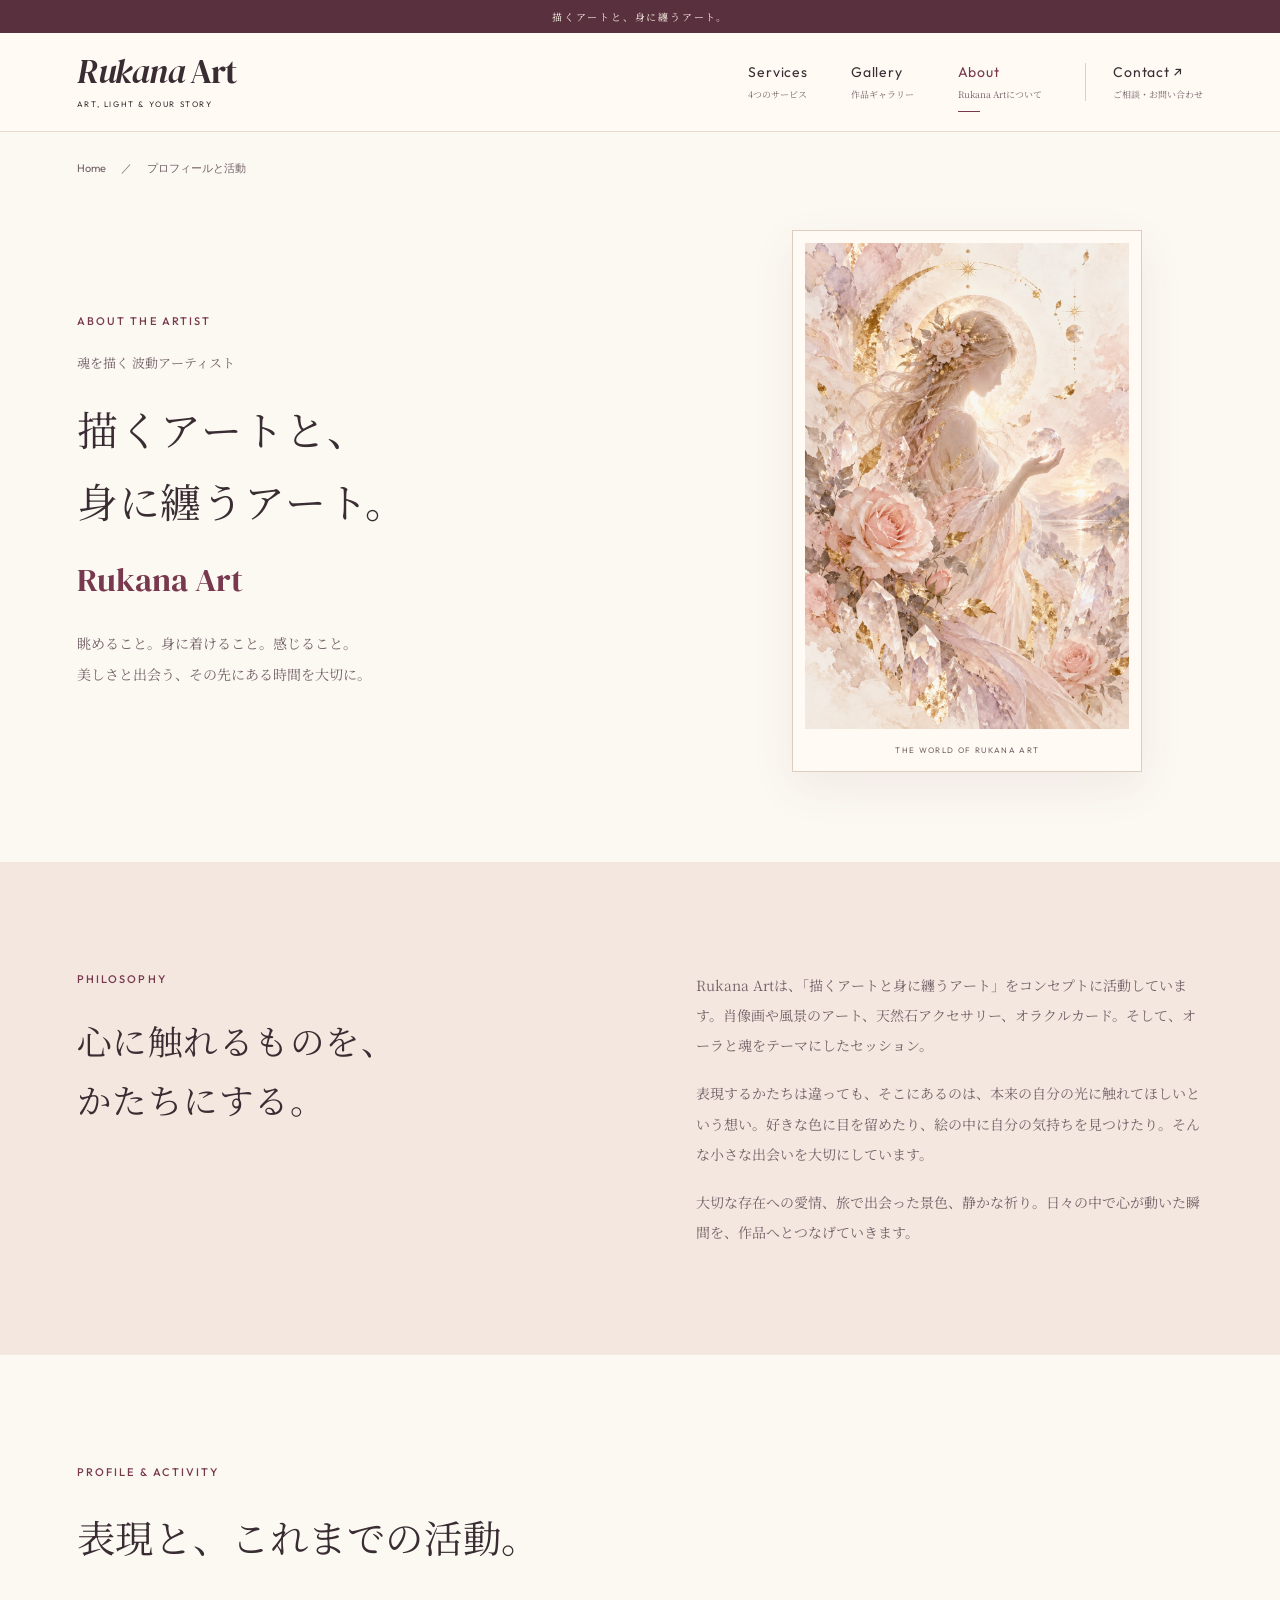
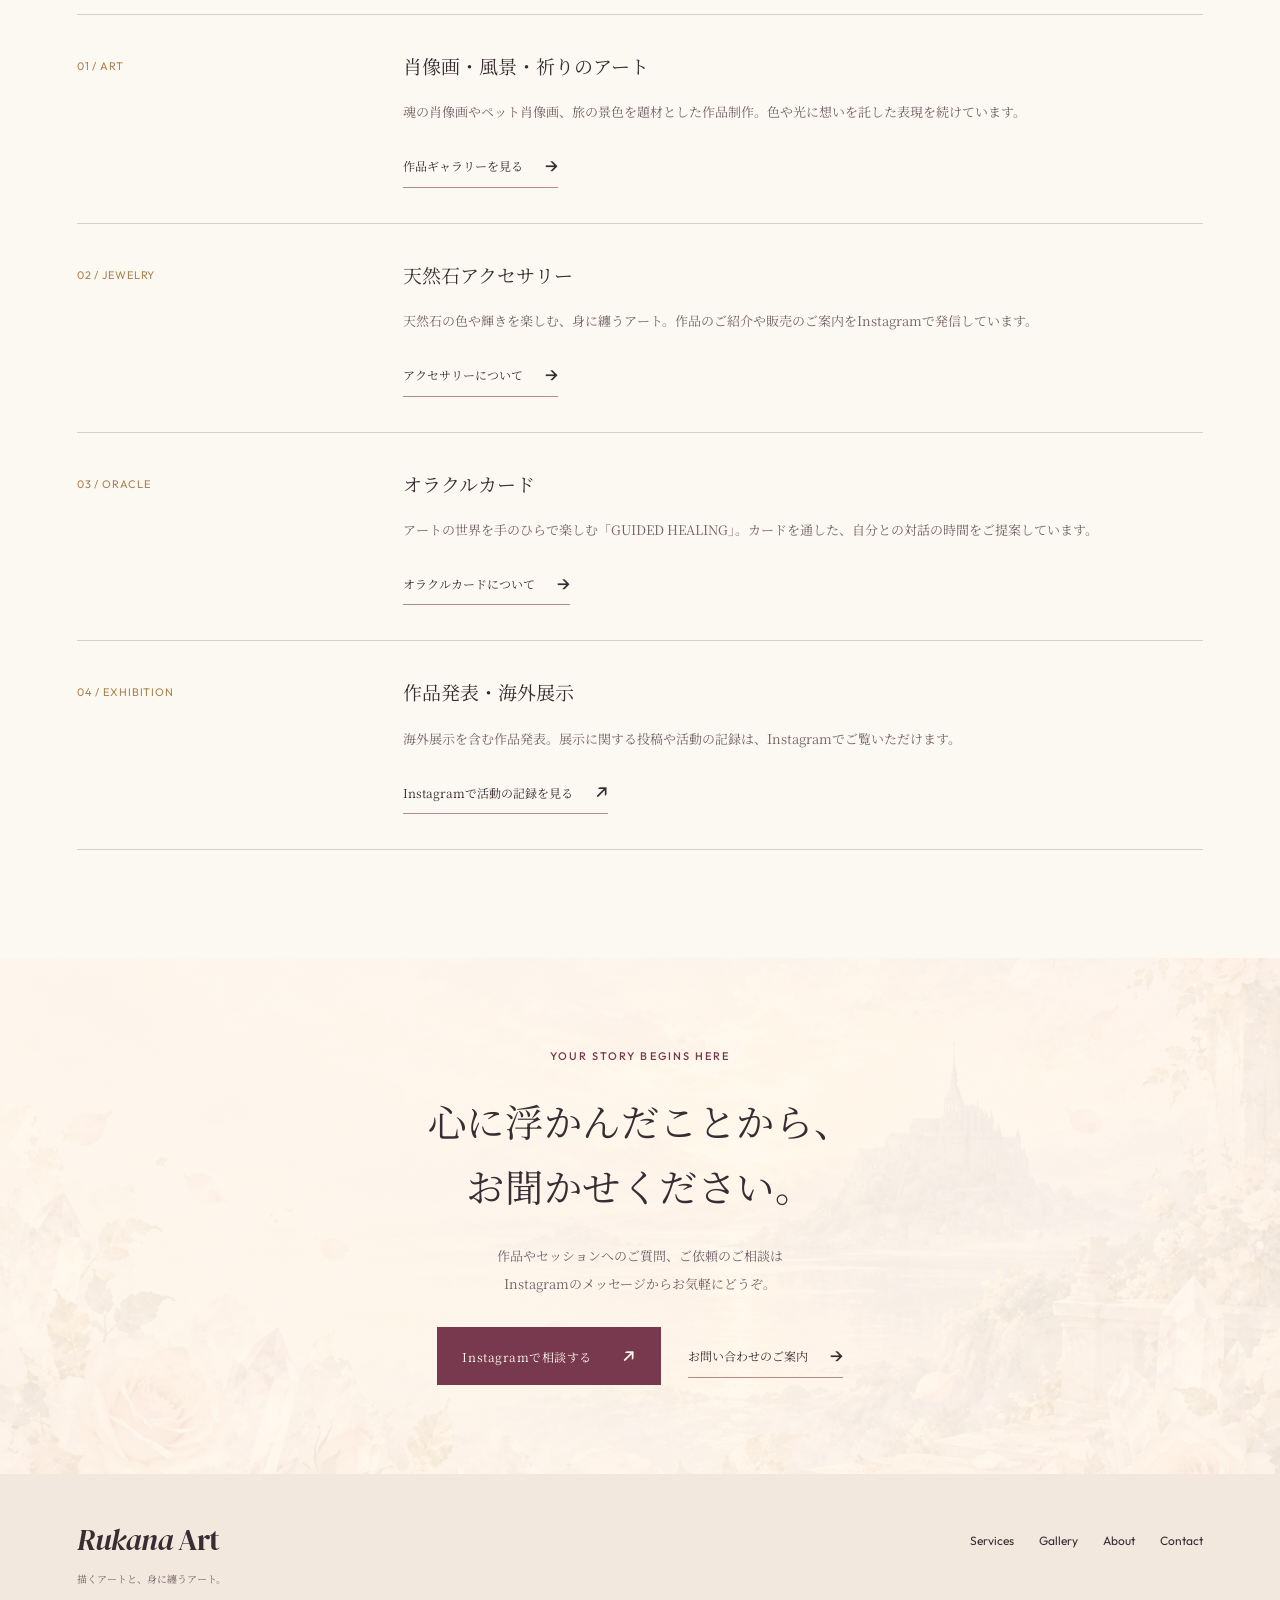
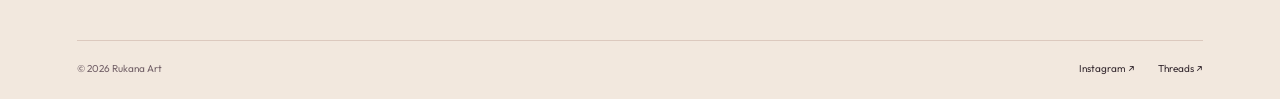
==== about.html @ 5e4d8958 "Publish protected Rukana Art website without source artwork history" ====
<!doctype html>
<html lang="ja"><head><meta charset="UTF-8"><meta name="viewport" content="width=device-width, initial-scale=1">
<title>プロフィールと活動 | Rukana Art</title><meta name="description" content="魂を描く波動アーティスト、Rukana Art。「描くアートと身に纏うアート」をコンセプトにした制作の想いと活動をご紹介します。">
<link rel="canonical" href="https://rukana-art.github.io/rukana-art-site/about.html">
<meta property="og:type" content="website"><meta property="og:title" content="プロフィールと活動 | Rukana Art"><meta property="og:description" content="魂を描く波動アーティスト、Rukana Art。「描くアートと身に纏うアート」をコンセプトにした制作の想いと活動をご紹介します。"><meta property="og:url" content="https://rukana-art.github.io/rukana-art-site/about.html"><meta property="og:image" content="https://rukana-art.github.io/rukana-art-site/assets/hero-garden.webp"><meta property="og:locale" content="ja_JP">
<meta name="theme-color" content="#fbf6ef"><link rel="icon" href="favicon.svg" type="image/svg+xml">
<link rel="preconnect" href="https://fonts.googleapis.com"><link rel="preconnect" href="https://fonts.gstatic.com" crossorigin>
<link href="https://fonts.googleapis.com/css2?family=DM+Serif+Display:ital@0;1&family=Noto+Serif+JP:wght@400;500;600&family=Outfit:wght@400;500;600&display=swap" rel="stylesheet">
<meta name="robots" content="noimageindex">
<link rel="stylesheet" href="site.css?v=20260916d"><script src="site.js?v=20260916d" defer></script></head>
<body><a class="skip-link" href="#main">本文へスキップ</a>
  <div class="announcement">描くアートと、身に纏うアート。</div>
  <header class="nav">
    <a class="brand" href="index.html" aria-label="Rukana Art ホーム"><span>Rukana</span> Art<small>ART, LIGHT &amp; YOUR STORY</small></a>
    <button class="menu-toggle" aria-expanded="false" aria-controls="main-nav">メニュー <span aria-hidden="true">☰</span></button>
    <nav id="main-nav" aria-label="メインメニュー">
      <a href="index.html#services">Services<small>4つのサービス</small></a>
      <a href="gallery.html">Gallery<small>作品ギャラリー</small></a>
      <a href="about.html" aria-current="page">About<small>Rukana Artについて</small></a>
      <a class="nav-contact" href="contact.html">Contact <span aria-hidden="true">↗</span><small>ご相談・お問い合わせ</small></a>
    </nav>
  </header><main id="main"><nav class="breadcrumbs wrap" aria-label="パンくずリスト"><a href="index.html">Home</a><span aria-hidden="true">／</span><span aria-current="page">プロフィールと活動</span></nav><section class="detail-hero wrap about-hero"><div><p class="eyebrow">ABOUT THE ARTIST</p><p class="service-label">魂を描く 波動アーティスト</p><h1>描くアートと、<br>身に纏うアート。</h1><p class="artist-name">Rukana Art</p><p class="lead">眺めること。身に着けること。感じること。<br>美しさと出会う、その先にある時間を大切に。</p></div><figure class="detail-visual"><img src="assets/hero-art.webp" alt="薔薇や天然石、光のモチーフを重ねたRukana Artの世界観イメージ" width="1024" height="1536"><figcaption>THE WORLD OF RUKANA ART</figcaption></figure></section>
<section class="section story"><div class="wrap split-copy"><div><p class="eyebrow">PHILOSOPHY</p><h2>心に触れるものを、<br>かたちにする。</h2></div><div><p>Rukana Artは、「描くアートと身に纏うアート」をコンセプトに活動しています。肖像画や風景のアート、天然石アクセサリー、オラクルカード。そして、オーラと魂をテーマにしたセッション。</p><p>表現するかたちは違っても、そこにあるのは、本来の自分の光に触れてほしいという想い。好きな色に目を留めたり、絵の中に自分の気持ちを見つけたり。そんな小さな出会いを大切にしています。</p><p>大切な存在への愛情、旅で出会った景色、静かな祈り。日々の中で心が動いた瞬間を、作品へとつなげていきます。</p></div></div></section>
<section class="section wrap"><div class="section-head"><div><p class="eyebrow">PROFILE & ACTIVITY</p><h2>表現と、これまでの活動。</h2></div></div><div class="activity-list"><article><span>01 / ART</span><div><h3>肖像画・風景・祈りのアート</h3><p>魂の肖像画やペット肖像画、旅の景色を題材とした作品制作。色や光に想いを託した表現を続けています。</p><a class="text-link" href="gallery.html">作品ギャラリーを見る<span aria-hidden="true">→</span></a></div></article><article><span>02 / JEWELRY</span><div><h3>天然石アクセサリー</h3><p>天然石の色や輝きを楽しむ、身に纏うアート。作品のご紹介や販売のご案内をInstagramで発信しています。</p><a class="text-link" href="jewelry.html">アクセサリーについて<span aria-hidden="true">→</span></a></div></article><article><span>03 / ORACLE</span><div><h3>オラクルカード</h3><p>アートの世界を手のひらで楽しむ「GUIDED HEALING」。カードを通した、自分との対話の時間をご提案しています。</p><a class="text-link" href="oracle-cards.html">オラクルカードについて<span aria-hidden="true">→</span></a></div></article><article><span>04 / EXHIBITION</span><div><h3>作品発表・海外展示</h3><p>海外展示を含む作品発表。展示に関する投稿や活動の記録は、Instagramでご覧いただけます。</p><a class="text-link" href="https://www.instagram.com/rukana_art/" target="_blank" rel="noopener noreferrer">Instagramで活動の記録を見る<span aria-hidden="true">↗</span></a></div></article></div></section><section class="consult section"><div class="wrap"><p class="eyebrow">YOUR STORY BEGINS HERE</p><h2>心に浮かんだことから、<br>お聞かせください。</h2><p>作品やセッションへのご質問、ご依頼のご相談は<br class="desktop-only">Instagramのメッセージからお気軽にどうぞ。</p><div class="button-row"><a class="button" href="https://www.instagram.com/rukana_art/" target="_blank" rel="noopener noreferrer">Instagramで相談する<span aria-hidden="true">↗</span></a><a class="text-link" href="contact.html">お問い合わせのご案内<span aria-hidden="true">→</span></a></div></div></section></main><footer class="footer"><div><a class="brand" href="index.html"><span>Rukana</span> Art</a><p>描くアートと、身に纏うアート。</p></div><nav aria-label="フッターメニュー"><a href="index.html#services">Services</a><a href="gallery.html">Gallery</a><a href="about.html">About</a><a href="contact.html">Contact</a></nav><div class="footer-bottom"><p>© 2026 Rukana Art</p><div><a href="https://www.instagram.com/rukana_art/" target="_blank" rel="noopener noreferrer">Instagram ↗</a><a href="https://www.threads.com/@rukana_art" target="_blank" rel="noopener noreferrer">Threads ↗</a></div></div></footer></body></html>
---- site.css ----
:root{--ink:#392d33;--wine:#78394e;--muted:#746269;--cream:#fcf8f2;--rose:#f3e5df;--gold:#aa8250;--line:#decfc5;--serif:'Noto Serif JP','Yu Mincho',serif;--display:'DM Serif Display',Georgia,serif;--sans:'Outfit',sans-serif}
*{box-sizing:border-box}html{scroll-behavior:smooth;scroll-padding-top:26px}body{margin:0;background:var(--cream);color:var(--ink);font-family:var(--serif);-webkit-font-smoothing:antialiased}body:has(.art-dialog[open]){overflow:hidden}a{color:inherit;text-decoration:none}img{max-width:100%;display:block}figure,h1,h2,h3,p{margin:0}button,input,select,textarea{font:inherit}button,a{-webkit-tap-highlight-color:transparent}button{cursor:pointer}:focus-visible{outline:2px solid var(--wine);outline-offset:5px}::selection{background:#eacbd3}p{font-size:14px;line-height:2.15}p+p{margin-top:18px}h1,h2,h3{font-weight:400}h1{font-size:clamp(36px,4vw,60px);line-height:1.65;letter-spacing:.02em}h2{font-size:clamp(27px,3vw,42px);line-height:1.7;letter-spacing:.015em}h3{font-size:19px;line-height:1.7}.wrap{width:min(1180px,88%);margin-inline:auto}.section{padding-block:108px}.eyebrow{color:var(--wine);font:500 11px/1.7 var(--sans);letter-spacing:.19em;margin:0 0 22px}.small-note{font-size:12px;color:var(--muted);line-height:1.9}.skip-link{position:fixed;top:10px;left:10px;transform:translateY(-150%);background:white;padding:15px;z-index:100}.skip-link:focus{transform:none}
.announcement{background:#59313e;color:#fff5e9;text-align:center;font-size:10px;letter-spacing:.18em;padding:9px 12px}.nav{min-height:98px;padding:21px 6%;display:flex;align-items:center;justify-content:space-between;gap:25px;background:#fffaf4;border-bottom:1px solid #e8d9cf;position:relative;z-index:20}.brand{font:34px/1 var(--display);letter-spacing:-.035em;white-space:nowrap}.brand>span{font-style:italic}.brand small{font:8px/1.5 var(--sans);letter-spacing:.2em;display:block;margin-top:10px}.nav nav{display:flex;gap:clamp(22px,3.4vw,52px);align-items:center}.nav nav a{font:14px/1.4 var(--sans);letter-spacing:.055em;position:relative}.nav nav small{display:block;font:9px/1.5 var(--serif);letter-spacing:0;margin-top:5px;color:var(--muted)}.nav nav a:hover,.nav nav a[aria-current]{color:var(--wine)}.nav nav a[aria-current]::after{content:'';position:absolute;bottom:-11px;left:0;width:22px;height:1px;background:var(--wine)}.nav-contact{padding-left:27px;border-left:1px solid var(--line)}.menu-toggle{display:none}.button-row{display:flex;gap:27px;align-items:center;flex-wrap:wrap}.button{display:inline-flex;gap:30px;align-items:center;justify-content:space-between;border:1px solid var(--wine);background:var(--wine);color:#fff9ee;padding:18px 24px;font-size:12px;line-height:1.6;letter-spacing:.045em;min-height:54px;transition:background .2s,transform .2s}.button:hover{background:#602b3c;transform:translateY(-2px)}.button>span{font:20px/1 var(--sans)}.text-link{display:inline-flex;gap:22px;justify-content:space-between;align-items:center;font-size:12px;line-height:1.8;padding-block:10px;border-bottom:1px solid #b48c88}.text-link:hover{color:var(--wine);border-color:var(--wine)}.text-link>span{font:20px/1 var(--sans)}
/* Artwork keeps its complete original aspect ratio. Only the decorative background fills its box. */
.hero{position:relative;isolation:isolate;overflow:hidden;background:#eadbd9}.hero-background{position:absolute;inset:0;width:100%;height:100%;object-fit:cover;object-position:center;z-index:-2}.hero::before{content:'';position:absolute;inset:0;background:linear-gradient(90deg,#fff8ed9c 0%,#fff8ed4d 42%,transparent 68%);z-index:-1}.hero-inner{display:grid;grid-template-columns:1.08fr .92fr;align-items:center;min-height:742px;gap:4%;padding-block:58px 94px}.hero-copy{padding-bottom:22px}.hero .eyebrow{color:#794357;margin-bottom:27px}.hero h1{font-size:clamp(46px,5.4vw,78px);line-height:1.5;letter-spacing:.015em}.hero h1 em{font-style:normal;color:var(--wine)}.hero-intro{font-size:14px;line-height:2.3;margin-block:23px 33px;letter-spacing:.035em}.hero-art{width:min(370px,100%);justify-self:center;transform:rotate(2deg);padding:11px 11px 0;background:#fffaf1f0;box-shadow:0 22px 62px #6b385733,0 0 0 1px #d5b98d80}.hero-art a{display:block}.hero-art img{width:100%;height:auto;aspect-ratio:1240/1764;object-fit:contain}.hero-art figcaption{padding:15px 4px 17px;text-align:center}.hero-art figcaption span{font:italic 20px/1.3 var(--display);color:#714355}.hero-art figcaption small{display:block;font:8px/1.5 var(--sans);letter-spacing:.2em;margin-top:8px}.hero-scroll{position:absolute;bottom:25px;left:6%;display:flex;gap:18px;align-items:center;font:9px/1 var(--sans);letter-spacing:.16em}.hero-scroll span{font-size:24px}
.statement{display:grid;grid-template-columns:1.2fr 1fr;gap:9%;padding-block:86px;align-items:center}.statement .eyebrow{margin-bottom:18px}.statement h2{font-size:clamp(22px,2.3vw,30px);line-height:1.95}.statement>p{color:var(--muted);font-size:13px;line-height:2.4}.section-head{display:flex;gap:30px;justify-content:space-between;align-items:end;margin-bottom:45px}.section-head p:not(.eyebrow){font-size:13px;color:var(--muted);margin-top:14px}.section-head>.text-link{flex-shrink:0}.services{background:#f0e1dc}.service-grid{display:grid;grid-template-columns:repeat(4,minmax(0,1fr));gap:21px}.service-card{background:#fffbf6;display:block;transition:transform .3s,box-shadow .3s}.service-card:hover{transform:translateY(-6px);box-shadow:0 12px 26px #73445214}.service-image{position:relative;overflow:hidden}.service-image img{width:100%;height:auto;aspect-ratio:4/5;object-fit:cover}.card-number{position:absolute;top:13px;left:14px;font:italic 18px/31px var(--display);color:#633b47;background:#fff9edcf;width:31px;height:31px;text-align:center;border-radius:50%}.service-body{padding:25px 20px 21px}.service-body .eyebrow{font-size:9px;letter-spacing:.1em;margin-bottom:9px}.service-body h3{font-size:clamp(16px,1.45vw,20px)}.service-body p:not(.eyebrow){font-size:11px;color:var(--muted);margin-top:10px;line-height:1.8}.card-link{font-size:11px;margin-top:23px;padding-top:15px;border-top:1px solid var(--line);display:flex;justify-content:space-between}.card-link span{font-size:17px}
.gallery{background:#fffdfa}.home-gallery{display:grid;grid-template-columns:1.45fr 1fr 1fr;gap:28px;align-items:end}.art-mat{padding:12px;background:#efe6df;border:1px solid #dcd0c4;transition:box-shadow .3s}.art-mat img{width:100%;height:auto}.gallery-teaser:hover .art-mat{box-shadow:0 12px 28px #72454e1f}.gallery-teaser figcaption{padding:21px 0 0;position:relative}.gallery-teaser small{display:block;font:9px/1.7 var(--sans);letter-spacing:.12em;color:var(--gold)}.gallery-teaser h3{font-size:16px;margin-top:7px;padding-right:23px}.gallery-teaser figcaption>span{position:absolute;right:0;bottom:0;font-size:22px;color:var(--wine)}.profile{display:grid;grid-template-columns:1fr 1fr;background:#ebd7d2}.profile-visual{max-height:680px;overflow:hidden;background:#f6e4d5}.profile-visual img{width:100%;height:100%;object-fit:cover;object-position:50% 36%}.profile-copy{padding:clamp(50px,8vw,112px) clamp(38px,7vw,105px);align-self:center}.profile-copy h2{font:clamp(42px,4.8vw,70px)/1.2 var(--display);color:#62374a}.profile-copy .role{font-size:12px;letter-spacing:.05em;margin:15px 0 32px;color:#704454}.profile-copy>p:not(.eyebrow):not(.role){font-size:13px}.profile-copy .text-link{margin-top:28px}
.contact-home,.consult{text-align:center;background:linear-gradient(#fff7ede8,#fff7ede8),url('assets/hero-garden.webp') center 60%/cover}.contact-home h2{font-size:clamp(34px,4.7vw,62px)}.contact-home h2 em{font-style:normal;color:var(--wine)}.contact-home>.wrap>p:not(.eyebrow){margin-block:23px 38px}.social-links{display:grid;grid-template-columns:repeat(3,1fr);max-width:860px;margin:0 auto 28px;border:1px solid #cdb3a8}.social-links a{display:block;text-align:left;padding:24px;font:28px/1.4 var(--display);background:#fffbf580}.social-links a+a{border-left:1px solid #cdb3a8}.social-links small{display:block;font:10px/1.7 var(--serif);margin-bottom:9px;color:var(--muted)}.social-links span{float:right;font:23px var(--sans);color:var(--wine)}.social-links a:hover{background:#eed8d6b3}.footer{padding:51px 6% 24px;background:#f2e8de;display:flex;justify-content:space-between;flex-wrap:wrap;gap:30px}.footer .brand{font-size:30px}.footer>div>p{font-size:10px;margin-top:13px;color:var(--muted)}.footer>nav{display:flex;align-items:start;gap:25px;padding-top:8px;font:12px var(--sans)}.footer-bottom{flex-basis:100%;border-top:1px solid #dcc9be;margin-top:20px;padding-top:21px;display:flex;justify-content:space-between;align-items:center}.footer .footer-bottom p{margin:0;font:10px var(--sans)}.footer-bottom>div{display:flex;gap:23px;font:10px var(--sans)}
/* Detail pages */
.breadcrumbs{display:flex;align-items:center;flex-wrap:wrap;gap:15px;padding-block:27px;font:11px/1.8 var(--sans);color:var(--muted)}.breadcrumbs a:hover{color:var(--wine)}.detail-hero{display:grid;grid-template-columns:1.08fr .92fr;gap:9%;align-items:center;padding-block:24px 90px}.service-label{font-size:13px;color:var(--muted);margin-bottom:16px}.detail-hero .eyebrow{margin-bottom:13px}.detail-hero h1{font-size:clamp(31px,3.3vw,49px);line-height:1.75}.lead{font-size:14px;color:var(--muted);line-height:2.2;margin-top:23px;max-width:510px}.detail-hero .button-row{margin-top:31px}.detail-visual{padding:12px 12px 0;border:1px solid #dfcdbf;background:#fffaf3;max-width:410px;width:100%;justify-self:center;box-shadow:0 15px 42px #77495814}.detail-visual img{width:100%;height:auto;object-fit:contain}.detail-visual figcaption{text-align:center;font:8px/1.8 var(--sans);letter-spacing:.17em;padding:14px 0;color:var(--muted)}.story{background:#f3e7df}.split-copy{display:grid;grid-template-columns:1fr 1fr;gap:10%}.split-copy h2{font-size:clamp(26px,2.7vw,38px)}.split-copy>div>p:not(.eyebrow){color:var(--muted)}.split-copy>div>h2+p{margin-top:20px;font-size:13px}.feature-grid{display:grid;grid-template-columns:repeat(3,1fr);gap:38px;margin-top:63px}.feature-grid article{border-top:1px solid #c8a59a;padding-top:24px}.feature-grid h3{font-size:18px;margin-bottom:15px}.feature-grid p{font-size:12px;color:var(--muted)}.prepare-panel{border-top:1px solid var(--line);border-bottom:1px solid var(--line);padding:24px 0}.prepare-panel ol{margin:0 0 18px;padding:0;list-style:none;counter-reset:prepare}.prepare-panel li{counter-increment:prepare;display:flex;gap:15px;font-size:13px;padding-block:10px;line-height:1.9}.prepare-panel li::before{content:'0' counter(prepare);font:12px/2 var(--sans);color:var(--gold);flex-shrink:0}.preparation{padding-bottom:15px}.faq{border-top:1px solid var(--line)}.faq details{border-bottom:1px solid var(--line)}.faq summary{list-style:none;padding:24px 5px;display:flex;gap:30px;justify-content:space-between;align-items:center;font-size:14px;line-height:1.8;cursor:pointer}.faq summary::-webkit-details-marker{display:none}.faq summary>span{font:20px var(--sans);color:var(--wine);flex-shrink:0;transition:transform .2s}.faq details[open] summary>span{transform:rotate(45deg)}.faq details>p{color:var(--muted);font-size:13px;padding:0 50px 26px 5px;max-width:870px}.service-note{margin-top:30px;max-width:850px}.consult{padding-block:89px}.consult .button-row{justify-content:center;margin-top:29px}.consult p:not(.eyebrow){color:var(--muted);margin-top:24px;font-size:13px}.service-next{display:flex;justify-content:space-between;gap:25px;padding-block:43px}.product-section{background:#fffdfa}.product-grid{display:grid;grid-template-columns:1fr 1fr;align-items:center;gap:9%}.product-photo{background:white;padding:25px;border:1px solid #e7d8cf}.product-photo img{width:100%;height:auto}.product-photo figcaption{text-align:center;margin-top:20px;font-size:11px;color:var(--muted)}.product-grid h2{font-size:clamp(26px,2.7vw,38px)}.product-grid p:not(.eyebrow){margin-block:22px 29px;color:var(--muted)}
.page-intro{padding-block:35px 70px}.page-intro h1{font-size:clamp(36px,4vw,57px)}.page-intro p:not(.eyebrow){margin-top:23px;color:var(--muted)}.page-intro .small-note{font-size:11px}.works-grid{display:grid;grid-template-columns:1fr 1fr;align-items:start;gap:65px 8%;padding-bottom:80px}.work{scroll-margin-top:32px}.work:nth-child(even){margin-top:120px}.work-image{border:1px solid #ddcbbd;padding:16px;background:#eee2d8}.work-image img{width:100%;height:auto;object-fit:contain}.art-open{display:block}.zoom-label{display:flex;justify-content:space-between;padding-block:14px;border-bottom:1px solid var(--line);font-size:11px;color:var(--muted)}.art-open:hover .zoom-label{color:var(--wine)}.work-caption{padding-top:25px}.work-caption .eyebrow{font-size:9px;margin-bottom:11px}.work-caption h2{font-size:24px}.work-caption p{color:var(--muted);font-size:13px;margin-top:13px}.art-note{border-top:1px solid var(--line);padding-block:40px 75px;text-align:center}.art-note>p{color:var(--muted);font-size:13px;margin-bottom:14px}.art-dialog{width:min(1000px,94vw);max-height:94dvh;padding:20px;border:1px solid #cfb8a8;background:#fffbf4;color:var(--ink)}.art-dialog::backdrop{background:#312830dd}.dialog-bar{display:flex;justify-content:space-between;gap:18px;align-items:center;margin-bottom:15px}.dialog-bar h2{font-size:17px}.dialog-close{border:1px solid var(--line);background:none;color:var(--ink);padding:9px 15px;font-size:12px}.dialog-image{width:100%;height:72dvh;object-fit:contain}.dialog-original{display:block;text-align:center;font-size:11px;margin-top:12px;text-decoration:underline}.about-hero h1{font-size:clamp(30px,3.2vw,46px)}.about-hero .artist-name{font:33px/1.5 var(--display);color:var(--wine);margin-top:19px}.about-hero .detail-visual{max-width:350px}.activity-list{border-top:1px solid var(--line)}.activity-list article{display:grid;grid-template-columns:1fr 2.7fr;gap:30px;padding-block:35px;border-bottom:1px solid var(--line)}.activity-list article>span{font:11px/1.7 var(--sans);letter-spacing:.08em;color:var(--gold);margin-top:7px}.activity-list p{color:var(--muted);font-size:13px;margin-top:16px}.activity-list .text-link{margin-top:19px}
.contact-options{display:grid;grid-template-columns:1.2fr 1fr;gap:38px}.contact-primary{padding:43px;background:#efe0d9}.contact-primary h2{font-size:28px}.contact-primary p:not(.eyebrow){margin-block:19px 28px;color:var(--muted);font-size:13px}.contact-primary small{display:block;font:12px/1.7 var(--sans);color:var(--muted);margin-top:18px}.contact-secondary{display:flex;flex-direction:column}.contact-secondary article{border-top:1px solid var(--line);padding:20px 0}.contact-secondary article:last-child{border-bottom:1px solid var(--line)}.contact-secondary .eyebrow{font-size:10px;margin-bottom:9px}.contact-secondary h2{font-size:21px}.contact-secondary p:not(.eyebrow){font-size:12px;color:var(--muted);margin-block:13px 8px}.inquiry-help{display:grid;grid-template-columns:1fr 1fr;gap:9%}.inquiry-help>div>p:not(.eyebrow){color:var(--muted);font-size:13px;margin-top:25px}.inquiry-template{border:1px solid var(--line);padding:27px;background:#fffcf7}.inquiry-template label{display:block;font-size:12px;margin-bottom:11px}.inquiry-template select{margin-bottom:23px}.inquiry-template select,.inquiry-template textarea{width:100%;border:1px solid #c7b5a8;background:#fffefa;border-radius:0;color:var(--ink);padding:12px;font-size:12px;line-height:1.9}.inquiry-template textarea{resize:vertical;min-height:260px}.inquiry-template .button{margin-top:18px}.inquiry-template .copy-status{min-height:22px;color:var(--wine);font-size:12px;margin:10px 0 0}.inquiry-template .small-note{font-size:11px;margin-top:4px}.contact-notes{border-top:1px solid var(--line);padding-block:38px 78px}.contact-notes h2{font-size:23px}.contact-notes ul{font-size:12px;line-height:2.3;color:var(--muted);padding-left:1.5em;margin-top:21px}
@media(min-width:1500px){.hero-inner{min-height:810px}.hero-art{width:390px}}
@media(max-width:1050px){.wrap{width:89%}.hero-inner{min-height:690px;gap:5%}.hero-art{width:320px}.hero h1{font-size:53px}.hero .button-row{gap:20px}.service-grid{gap:14px}.service-body{padding:20px 14px}.service-body h3{font-size:15px}.service-body .eyebrow{font-size:8px}.profile-copy{padding:50px 36px}.detail-hero{gap:6%}.detail-hero h1{font-size:35px}.detail-hero .button-row{gap:17px}.contact-primary{padding:32px}}
@media(max-width:760px){
.wrap{width:88%}.section{padding-block:72px}.announcement{font-size:9px}.nav{min-height:83px;padding-block:18px}.brand{font-size:28px}.brand small{font-size:7px;margin-top:8px}.menu-toggle{display:flex;gap:14px;align-items:center;padding:10px 0 10px 10px;background:none;color:var(--ink);border:0;font-size:11px}.menu-toggle span{font-size:20px}.nav nav{display:none;position:absolute;top:100%;left:0;right:0;padding:18px 6% 26px;background:#fffaf7;border-bottom:1px solid var(--line);box-shadow:0 15px 22px #503c4014}.nav nav.is-open{display:grid;grid-template-columns:1fr 1fr;gap:28px 22px}.nav-contact{padding:0;border:0}
.hero-inner{grid-template-columns:1fr;gap:35px;padding-block:54px 78px;min-height:auto}.hero-background{object-position:54% 50%}.hero::before{background:linear-gradient(#fff8ecb5,#fff8ec26 52%,#fff8ec33)}.hero-copy{padding-bottom:0}.hero h1{font-size:clamp(42px,10.6vw,65px);line-height:1.55}.hero .eyebrow{font-size:9px;letter-spacing:.14em;margin-bottom:20px}.hero-intro{font-size:12px;line-height:2.25;margin-block:19px 24px}.hero .button{padding:15px 18px;font-size:11px;gap:20px;min-height:49px}.hero .text-link{font-size:11px;gap:12px}.hero-art{width:min(79%,335px);transform:rotate(1.5deg);padding:9px 9px 0}.hero-art figcaption{padding:11px 0 13px}.hero-art figcaption span{font-size:17px}.hero-art figcaption small{font-size:7px}.hero-scroll{font-size:8px;bottom:23px}.statement{grid-template-columns:1fr;gap:29px;padding-block:58px}.statement h2{font-size:clamp(20px,4.5vw,28px);line-height:1.9}.statement>p{font-size:12px}.eyebrow{font-size:9px;margin-bottom:16px}h2{font-size:27px}.section-head{align-items:start;flex-direction:column;gap:20px;margin-bottom:32px}.section-head>p{margin:0}.section-head h2{font-size:clamp(24px,5.8vw,34px)}.section-head p:not(.eyebrow){font-size:12px}.service-grid{grid-template-columns:1fr 1fr;gap:22px 13px}.service-body{padding:18px 13px}.service-body h3{font-size:15px}.service-body p:not(.eyebrow){font-size:10px}.card-number{width:25px;height:25px;font-size:14px;line-height:25px;top:10px;left:10px}.card-link{font-size:10px;margin-top:17px}.home-gallery{grid-template-columns:1fr 1fr;gap:31px 17px}.home-gallery .landscape{grid-column:1/-1}.art-mat{padding:8px}.gallery-teaser figcaption{padding-top:14px}.gallery-teaser h3{font-size:13px}.gallery-teaser small{font-size:8px;letter-spacing:.05em}.profile{grid-template-columns:1fr}.profile-visual{height:105vw;max-height:550px}.profile-copy{padding:55px 6%}.profile-copy h2{font-size:46px}.contact-home h2{font-size:37px}.contact-home>.wrap>p:not(.eyebrow){font-size:12px}.social-links{grid-template-columns:1fr}.social-links a{font-size:26px;padding:20px 22px}.social-links a+a{border-left:0;border-top:1px solid #cdb3a8}.footer{padding-top:37px;gap:30px 15px}.footer>nav{gap:20px;font-size:11px;flex-basis:100%}.footer-bottom{margin-top:0}.footer-bottom>div{gap:14px}
.breadcrumbs{padding-block:21px;font-size:10px}.detail-hero{grid-template-columns:1fr;gap:36px;padding-block:23px 63px}.detail-hero h1{font-size:clamp(30px,7.8vw,44px);line-height:1.75}.service-label{font-size:12px;margin-bottom:14px}.lead{font-size:13px;margin-top:20px}.detail-hero .button-row{margin-top:24px;gap:21px}.detail-visual{max-width:360px;width:92%}.detail-visual.original-art{width:100%;max-width:none}.split-copy{grid-template-columns:1fr;gap:28px}.split-copy>div>p:not(.eyebrow){font-size:13px}.split-copy h2{font-size:27px}.feature-grid{grid-template-columns:1fr;gap:25px;margin-top:36px}.feature-grid article{padding-top:20px}.feature-grid h3{font-size:18px;margin-bottom:11px}.preparation{padding-bottom:0}.faq summary{padding-block:21px;font-size:13px;gap:20px}.faq details>p{font-size:12px;padding-right:12px}.service-note{font-size:11px}.consult .button-row{flex-direction:column;gap:14px}.consult h2{font-size:clamp(25px,6vw,34px)}.consult p:not(.eyebrow){font-size:12px}.desktop-only{display:none}.service-next{padding-block:30px;flex-wrap:wrap}.service-next .text-link{font-size:11px}.product-grid{grid-template-columns:1fr;gap:35px}.product-photo{padding:15px}.product-grid h2{font-size:27px}.page-intro{padding-block:22px 47px}.page-intro h1{font-size:36px}.page-intro p:not(.eyebrow){font-size:12px}.works-grid{grid-template-columns:1fr;gap:43px;padding-bottom:50px}.work:nth-child(even){margin-top:0}.work-image{padding:12px}.work-caption{padding-top:19px}.work-caption h2{font-size:23px}.work-caption p{font-size:12px}.art-note{padding-block:28px 49px}.art-note>p{font-size:12px}.art-dialog{padding:14px}.dialog-bar h2{font-size:14px}.dialog-image{height:69dvh}.dialog-close{font-size:11px;padding:8px 11px;flex-shrink:0}.activity-list article{grid-template-columns:1fr;gap:12px;padding-block:26px}.activity-list h3{font-size:19px}.activity-list p{font-size:12px}.contact-options{grid-template-columns:1fr;gap:30px}.contact-primary{padding:29px 24px}.contact-primary h2{font-size:24px}.contact-primary p:not(.eyebrow){font-size:12px}.inquiry-help{grid-template-columns:1fr;gap:30px}.inquiry-template{padding:22px}.contact-notes{padding-block:31px 54px}}
@media(max-width:370px){.service-grid{gap:20px 10px}.service-body{padding:15px 10px}.service-body h3{font-size:13px}.service-body .eyebrow{font-size:7px}.hero h1{font-size:39px}.button{padding-inline:18px;font-size:11px}}
@media(prefers-reduced-motion:reduce){html{scroll-behavior:auto}*,*::before,*::after{animation:none!important;transition:none!important}}
.mobile-only{display:none}
@media(max-width:760px){.page-intro h1{font-size:clamp(28px,7.8vw,36px)}.mobile-only{display:inline}}

/* Leave the mirrored abbey between the headline and introduction, clear of the portrait. */
.hero-background { transform: scaleX(-1); }
.hero::before { background: linear-gradient(180deg, #fff8ed55, transparent 32%, transparent 70%, #fff8ed33); }
.hero-inner { min-height: 800px; padding-block: 38px 84px; }
.hero-copy { align-self: stretch; display: flex; flex-direction: column; padding-bottom: 0; }
.hero .eyebrow { margin-bottom: 16px; }
.hero h1 { font-size: clamp(44px, 4.4vw, 64px); line-height: 1.35; }
.hero-intro { position: relative; isolation: isolate; margin-top: auto; margin-bottom: 24px; padding-top: 205px; text-shadow: 0 1px 6px #fff8ed, 0 0 16px #fff8ed; }
.hero-intro::before { content: ""; position: absolute; z-index: -1; inset: auto -8px -8px -8px; height: 7.8em; background: linear-gradient(90deg, #fff8edf2, #fff8edda 75%, transparent); filter: blur(9px); }
.hero-art { align-self: center; }
@media (min-width: 1500px) {
  .hero-inner { min-height: 830px; }
}

/* Attribution is baked into the public images; these styles only deter casual saving. */
.artwork-image { -webkit-touch-callout: none; -webkit-user-drag: none; user-select: none; }
button.art-open { width: 100%; padding: 0; border: 0; background: none; color: inherit; font: inherit; text-align: left; }
.art-open .work-image { display: block; }
.gallery-rights { margin-top: 28px; padding: 19px 23px; border-left: 2px solid #b9987f; background: #f2e8df; max-width: 720px; }
.gallery-rights > span { font: 17px/1.5 var(--display); color: var(--wine); }
.page-intro .gallery-rights p { margin-top: 7px; font-size: 11px; line-height: 1.9; }
.dialog-rights, .art-note .copyright-note { text-align: center; font-size: 10px; color: var(--muted); margin-top: 13px; }
@media (max-width: 1050px) and (min-width: 761px) {
  .hero-inner { min-height: 755px; padding-top: 32px; }
  .hero h1 { font-size: 44px; }
  .hero-intro { padding-top: 195px; font-size: 12px; }
}
@media (max-width: 760px) {
  .hero { background: linear-gradient(170deg, #fcf4e9 12%, #f4e6e0 55%, #e9d9de); }
  .hero-background { inset: 225px 0 auto; height: auto; aspect-ratio: 1672 / 941; object-fit: contain; object-position: center; mask-image: linear-gradient(transparent, #000 15%, #000 83%, transparent); }
  .hero::before { background: none; }
  .hero-inner { min-height: auto; padding-block: 48px 75px; gap: 35px; }
  .hero h1 { font-size: clamp(39px, 10.6vw, 65px); line-height: 1.45; }
  .hero .eyebrow { margin-bottom: 20px; }
  .hero-intro { padding-top: 0; margin-top: calc(95px + 43vw); margin-bottom: 24px; font-size: 12px; }
  .hero-intro::before { display: none; }
}
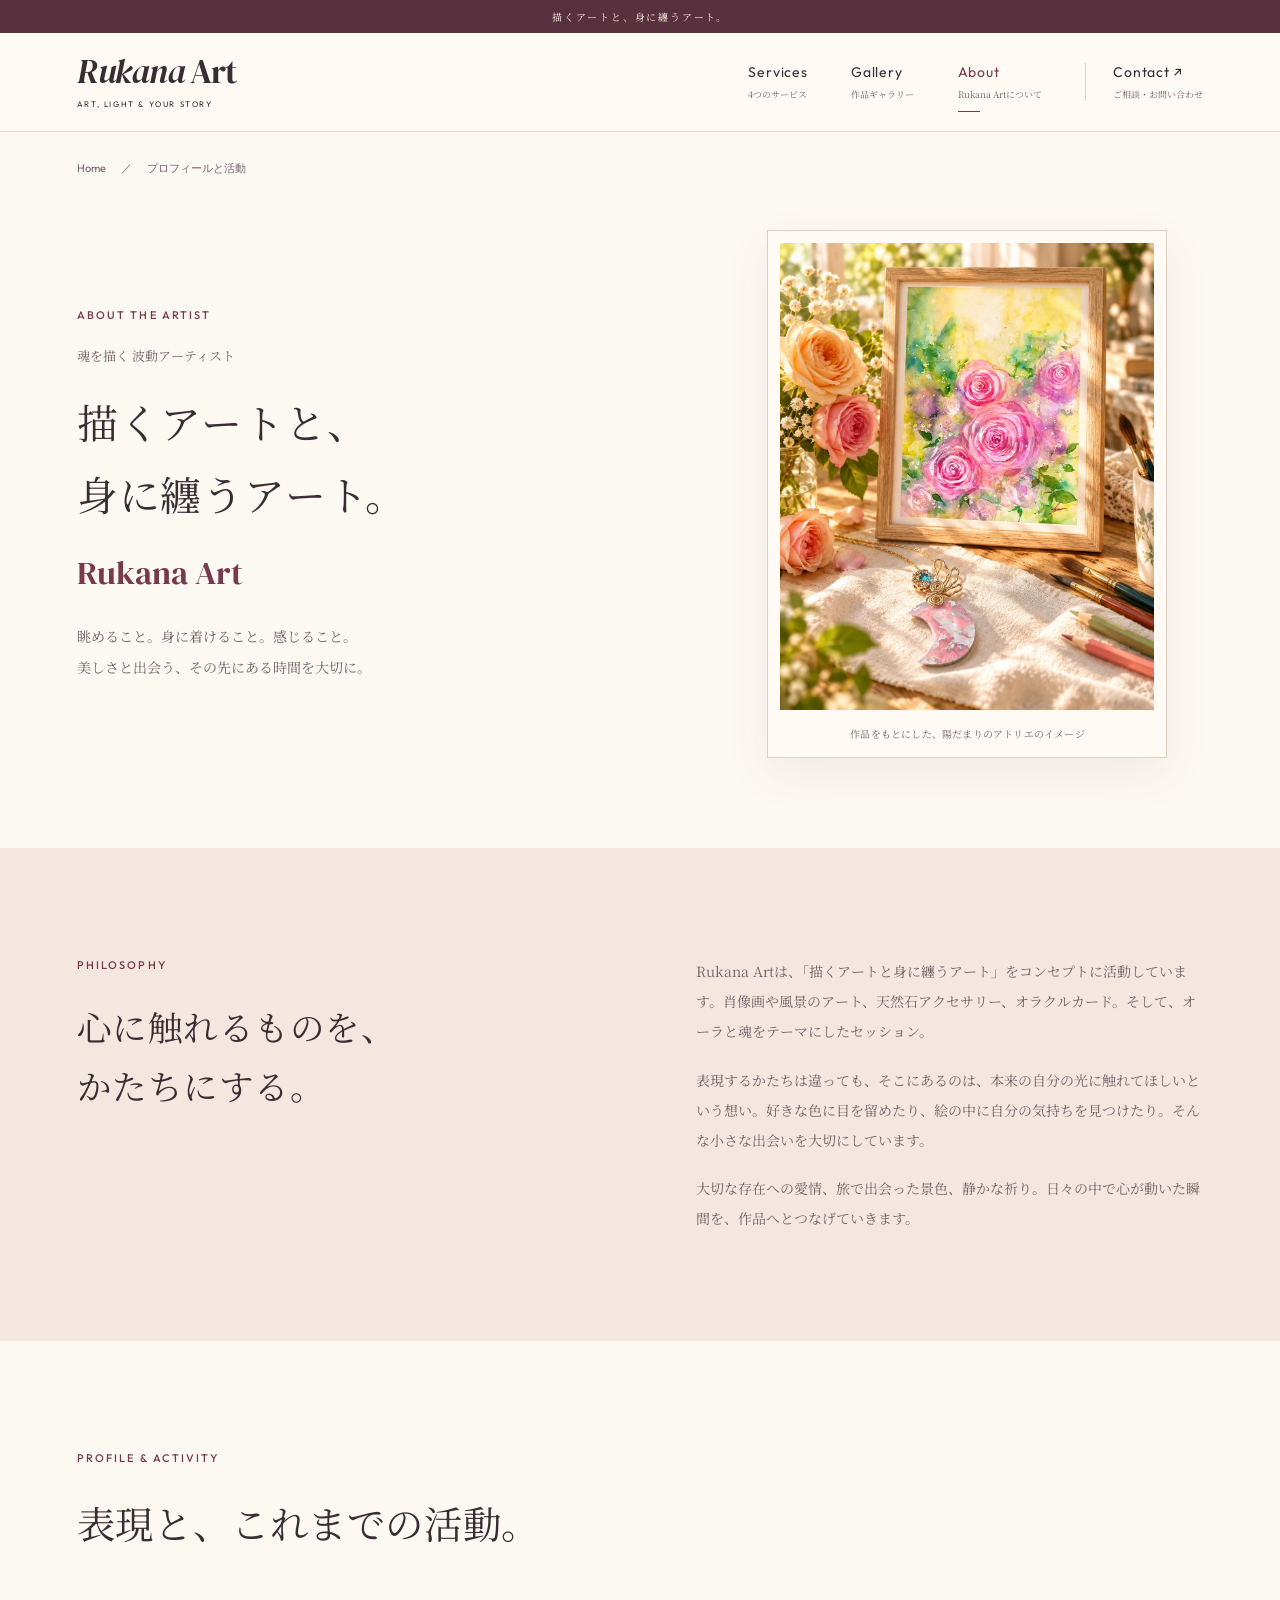
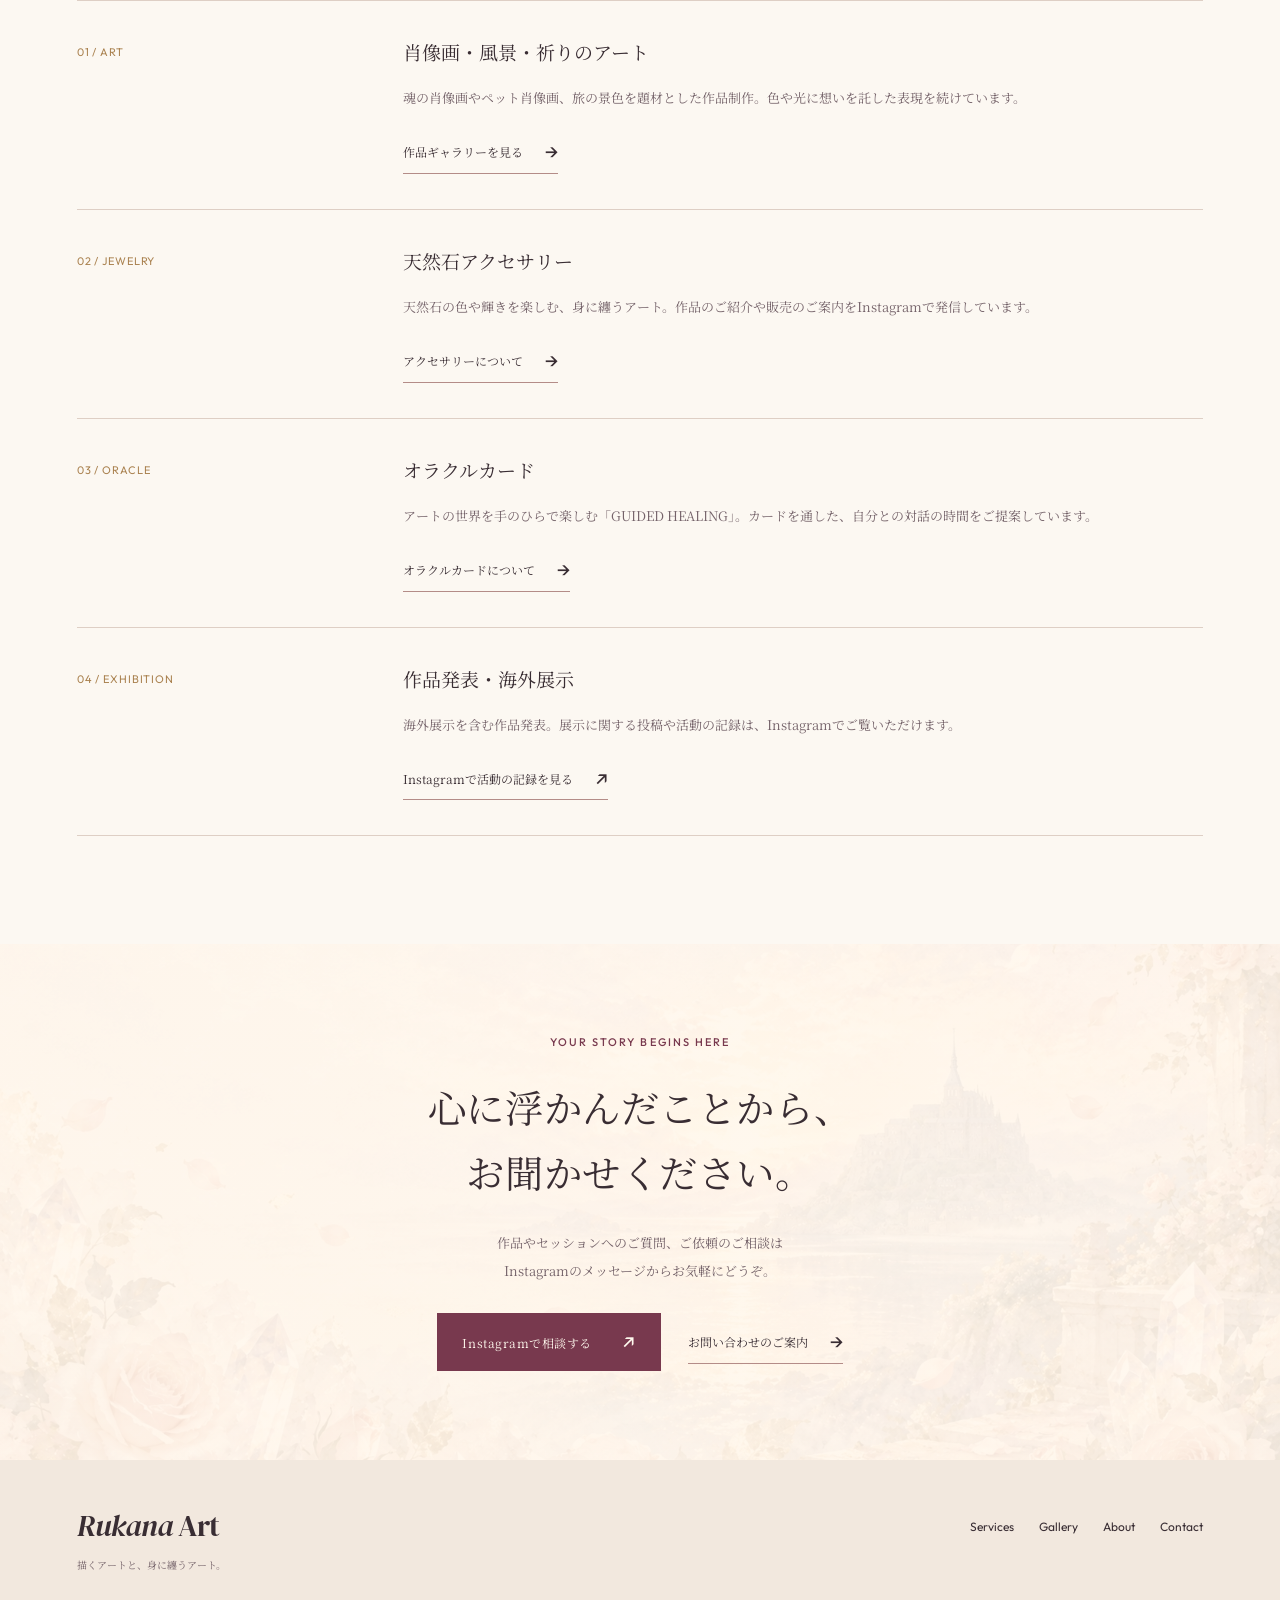
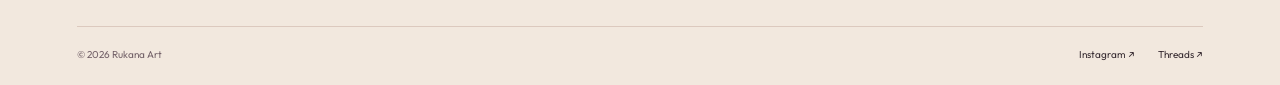
==== commit de7ebbe3: "Replace artist visual with a warm rose and jewelry atelier" ====
--- a/about.html
+++ b/about.html
@@ -7,7 +7,7 @@
 <link rel="preconnect" href="https://fonts.googleapis.com"><link rel="preconnect" href="https://fonts.gstatic.com" crossorigin>
 <link href="https://fonts.googleapis.com/css2?family=DM+Serif+Display:ital@0;1&family=Noto+Serif+JP:wght@400;500;600&family=Outfit:wght@400;500;600&display=swap" rel="stylesheet">
 <meta name="robots" content="noimageindex">
-<link rel="stylesheet" href="site.css?v=20260916d"><script src="site.js?v=20260916d" defer></script></head>
+<link rel="stylesheet" href="site.css?v=20260916f"><script src="site.js?v=20260916e" defer></script></head>
 <body><a class="skip-link" href="#main">本文へスキップ</a>
   <div class="announcement">描くアートと、身に纏うアート。</div>
   <header class="nav">
@@ -19,6 +19,6 @@
       <a href="about.html" aria-current="page">About<small>Rukana Artについて</small></a>
       <a class="nav-contact" href="contact.html">Contact <span aria-hidden="true">↗</span><small>ご相談・お問い合わせ</small></a>
     </nav>
-  </header><main id="main"><nav class="breadcrumbs wrap" aria-label="パンくずリスト"><a href="index.html">Home</a><span aria-hidden="true">／</span><span aria-current="page">プロフィールと活動</span></nav><section class="detail-hero wrap about-hero"><div><p class="eyebrow">ABOUT THE ARTIST</p><p class="service-label">魂を描く 波動アーティスト</p><h1>描くアートと、<br>身に纏うアート。</h1><p class="artist-name">Rukana Art</p><p class="lead">眺めること。身に着けること。感じること。<br>美しさと出会う、その先にある時間を大切に。</p></div><figure class="detail-visual"><img src="assets/hero-art.webp" alt="薔薇や天然石、光のモチーフを重ねたRukana Artの世界観イメージ" width="1024" height="1536"><figcaption>THE WORLD OF RUKANA ART</figcaption></figure></section>
+  </header><main id="main"><nav class="breadcrumbs wrap" aria-label="パンくずリスト"><a href="index.html">Home</a><span aria-hidden="true">／</span><span aria-current="page">プロフィールと活動</span></nav><section class="detail-hero wrap about-hero"><div><p class="eyebrow">ABOUT THE ARTIST</p><p class="service-label">魂を描く 波動アーティスト</p><h1>描くアートと、<br>身に纏うアート。</h1><p class="artist-name">Rukana Art</p><p class="lead">眺めること。身に着けること。感じること。<br>美しさと出会う、その先にある時間を大切に。</p></div><figure class="detail-visual"><img src="assets/hero-art.webp?v=20260916f" alt="薔薇の作品と三日月の天然石ペンダントを、暖かな陽光のアトリエに配したイメージ" width="1100" height="1375"><figcaption>作品をもとにした、陽だまりのアトリエのイメージ</figcaption></figure></section>
 <section class="section story"><div class="wrap split-copy"><div><p class="eyebrow">PHILOSOPHY</p><h2>心に触れるものを、<br>かたちにする。</h2></div><div><p>Rukana Artは、「描くアートと身に纏うアート」をコンセプトに活動しています。肖像画や風景のアート、天然石アクセサリー、オラクルカード。そして、オーラと魂をテーマにしたセッション。</p><p>表現するかたちは違っても、そこにあるのは、本来の自分の光に触れてほしいという想い。好きな色に目を留めたり、絵の中に自分の気持ちを見つけたり。そんな小さな出会いを大切にしています。</p><p>大切な存在への愛情、旅で出会った景色、静かな祈り。日々の中で心が動いた瞬間を、作品へとつなげていきます。</p></div></div></section>
 <section class="section wrap"><div class="section-head"><div><p class="eyebrow">PROFILE & ACTIVITY</p><h2>表現と、これまでの活動。</h2></div></div><div class="activity-list"><article><span>01 / ART</span><div><h3>肖像画・風景・祈りのアート</h3><p>魂の肖像画やペット肖像画、旅の景色を題材とした作品制作。色や光に想いを託した表現を続けています。</p><a class="text-link" href="gallery.html">作品ギャラリーを見る<span aria-hidden="true">→</span></a></div></article><article><span>02 / JEWELRY</span><div><h3>天然石アクセサリー</h3><p>天然石の色や輝きを楽しむ、身に纏うアート。作品のご紹介や販売のご案内をInstagramで発信しています。</p><a class="text-link" href="jewelry.html">アクセサリーについて<span aria-hidden="true">→</span></a></div></article><article><span>03 / ORACLE</span><div><h3>オラクルカード</h3><p>アートの世界を手のひらで楽しむ「GUIDED HEALING」。カードを通した、自分との対話の時間をご提案しています。</p><a class="text-link" href="oracle-cards.html">オラクルカードについて<span aria-hidden="true">→</span></a></div></article><article><span>04 / EXHIBITION</span><div><h3>作品発表・海外展示</h3><p>海外展示を含む作品発表。展示に関する投稿や活動の記録は、Instagramでご覧いただけます。</p><a class="text-link" href="https://www.instagram.com/rukana_art/" target="_blank" rel="noopener noreferrer">Instagramで活動の記録を見る<span aria-hidden="true">↗</span></a></div></article></div></section><section class="consult section"><div class="wrap"><p class="eyebrow">YOUR STORY BEGINS HERE</p><h2>心に浮かんだことから、<br>お聞かせください。</h2><p>作品やセッションへのご質問、ご依頼のご相談は<br class="desktop-only">Instagramのメッセージからお気軽にどうぞ。</p><div class="button-row"><a class="button" href="https://www.instagram.com/rukana_art/" target="_blank" rel="noopener noreferrer">Instagramで相談する<span aria-hidden="true">↗</span></a><a class="text-link" href="contact.html">お問い合わせのご案内<span aria-hidden="true">→</span></a></div></div></section></main><footer class="footer"><div><a class="brand" href="index.html"><span>Rukana</span> Art</a><p>描くアートと、身に纏うアート。</p></div><nav aria-label="フッターメニュー"><a href="index.html#services">Services</a><a href="gallery.html">Gallery</a><a href="about.html">About</a><a href="contact.html">Contact</a></nav><div class="footer-bottom"><p>© 2026 Rukana Art</p><div><a href="https://www.instagram.com/rukana_art/" target="_blank" rel="noopener noreferrer">Instagram ↗</a><a href="https://www.threads.com/@rukana_art" target="_blank" rel="noopener noreferrer">Threads ↗</a></div></div></footer></body></html>
--- a/site.css
+++ b/site.css
@@ -58,3 +58,127 @@
   .hero-intro { padding-top: 0; margin-top: calc(95px + 43vw); margin-bottom: 24px; font-size: 12px; }
   .hero-intro::before { display: none; }
 }
+
+/* The artist's warm atelier visual is always shown in full, without cover cropping. */
+.profile-visual { display:flex; flex-direction:column; align-items:center; justify-content:center; padding:clamp(24px,3.4vw,52px); height:auto; max-height:none; overflow:visible; background:linear-gradient(135deg,#f1e2cf,#e8cdbd); }
+.profile-visual img { width:min(100%,512px); height:auto; object-fit:contain; object-position:center; box-shadow:0 12px 32px #704a3026; }
+.profile-visual figcaption { margin-top:17px; font-size:10px; line-height:1.9; color:#715b50; text-align:center; }
+.about-hero .detail-visual { max-width:400px; }
+.about-hero .detail-visual figcaption { font:10px/1.9 var(--serif); letter-spacing:.02em; }
+@media(max-width:760px) {
+  .profile-visual { padding:30px 6% 25px; }
+  .profile-visual figcaption { font-size:9px; }
+}
+
+/* Jewelry collection: keep the entire supplied photograph, including lettering. */
+[hidden] { display: none !important; }
+.jewelry-hero { display:grid; grid-template-columns:1fr 1fr; gap:9%; align-items:center; padding-block:30px 80px; }
+.jewelry-intro h1 { font-size:clamp(38px,4.4vw,63px); line-height:1.6; }
+.jewelry-intro .button-row { margin-top:30px; }
+.jewelry-intro .jewelry-signature { font:italic 24px/1.7 var(--display); color:var(--gold); margin-top:44px; }
+.jewelry-hero-photo { background:#fffdf9; padding:14px 14px 0; border:1px solid var(--line); box-shadow:0 20px 55px #71513a12; transform:rotate(1.4deg); }
+.jewelry-hero-photo img { width:100%; height:auto; }
+.jewelry-hero-photo figcaption { display:flex; justify-content:space-between; gap:20px; font-size:11px; padding:18px 5px; color:var(--muted); }
+.jewelry-hero-photo figcaption span:first-child { font:11px/1.8 var(--sans); letter-spacing:.14em; }
+.gallery-switch { display:flex; border-top:1px solid var(--line); border-bottom:1px solid var(--line); }
+.gallery-switch a { flex:1; text-align:center; padding:18px 10px; font-size:14px; color:var(--muted); }
+.gallery-switch a+a { border-left:1px solid var(--line); }
+.gallery-switch a span { display:block; font:9px/1.8 var(--sans); letter-spacing:.14em; margin-top:4px; }
+.gallery-switch a[aria-current] { color:var(--wine); background:#eee1d9; box-shadow:inset 0 -2px var(--wine); }
+.gallery-switch a:hover { color:var(--wine); background:#f3e7df; }
+.jewelry-collection { padding-top:76px; }
+.collection-note { border-left:2px solid var(--gold); background:#f2e9df; padding:19px 24px; }
+.collection-note p { font-size:12px; line-height:1.9; }
+.collection-note p+p { font-size:11px; color:var(--muted); margin-top:7px; }
+.collection-controls { margin-block:33px 28px; display:flex; align-items:center; justify-content:space-between; gap:20px; }
+.jewelry-filters { display:flex; flex-wrap:wrap; gap:8px; }
+.jewelry-filters button { border:1px solid var(--line); background:transparent; color:var(--ink); font-size:12px; padding:12px 16px; min-height:44px; }
+.jewelry-filters button span { margin-left:10px; font:10px var(--sans); opacity:.75; }
+.jewelry-filters button[aria-pressed="true"] { background:var(--wine); border-color:var(--wine); color:#fffaf3; }
+.jewelry-filters button:hover { border-color:var(--wine); }
+.collection-count { font-size:11px; color:var(--muted); white-space:nowrap; }
+.jewelry-grid { display:grid; grid-template-columns:repeat(3,minmax(0,1fr)); gap:54px 26px; align-items:start; }
+.jewelry-card { min-width:0; scroll-margin-top:30px; }
+.jewelry-image { display:flex; align-items:center; justify-content:center; aspect-ratio:3/4; padding:10px; background:#fffdf9; border:1px solid #e3d7ca; transition:box-shadow .25s; }
+.jewelry-image img { width:100%; height:100%; min-height:0; object-fit:contain; }
+.art-open:hover .jewelry-image { box-shadow:0 12px 28px #72534116; }
+.jewelry-caption { padding-top:17px; }
+.jewelry-caption .jewelry-category { margin:0 0 10px; font-size:10px; color:var(--gold); letter-spacing:.08em; }
+.jewelry-category span { font:12px var(--sans); margin-right:12px; }
+.jewelry-caption h3 { font-size:19px; }
+.jewelry-caption p:not(.jewelry-category) { font-size:12px; color:var(--muted); line-height:1.95; margin-top:13px; }
+.jewelry-caption .text-link { margin-top:15px; font-size:11px; gap:12px; }
+.collection-rights { margin-top:50px; border-top:1px solid var(--line); padding-top:21px; }
+.order-story { background:#efe5df; }
+.order-story-grid { display:grid; grid-template-columns:1fr 1fr; gap:9%; align-items:center; }
+.order-story figure { padding:12px 12px 0; background:#fffbf5; border:1px solid var(--line); }
+.order-story figure img { width:100%; height:auto; }
+.order-story figcaption { font-size:10px; color:var(--muted); text-align:center; padding:15px 0; }
+.order-story h2+p, .order-story .button+.small-note { margin-top:22px; }
+.order-story p:not(.eyebrow) { font-size:13px; color:var(--muted); }
+.order-steps { margin-block:26px; padding-block:15px; border-block:1px solid #d5c1b3; }
+.order-steps p { font-size:12px; }
+.order-steps p+p { margin-top:10px; }
+.order-steps span { color:var(--gold); font:12px var(--sans); margin-right:14px; }
+.order-story .button+.small-note { font-size:11px; }
+.jewelry-contact { text-align:center; }
+.jewelry-contact>p:not(.eyebrow) { color:var(--muted); margin-top:24px; font-size:13px; }
+.jewelry-contact .button-row { justify-content:center; margin-top:28px; }
+.jewelry-dialog { width:min(1000px,94vw); }
+.jewelry-dialog .dialog-bar { position:sticky; top:-20px; z-index:2; background:#fffbf4; padding-block:8px; }
+.jewelry-dialog .dialog-image { height:58dvh; }
+.jewelry-dialog.is-zoomed .dialog-image { height:auto; width:100%; }
+.jewelry-dialog .dialog-bar h2 { flex:1; }
+.jewelry-dialog .jewelry-zoom { white-space:nowrap; }
+.jewelry-dialog-copy { max-width:710px; margin:20px auto 0; }
+.jewelry-dialog-copy>p { font-size:12px; }
+.jewelry-dialog-copy .small-note { font-size:11px; margin-top:10px; }
+.jewelry-dialog-copy .button-row { margin-top:20px; justify-content:space-between; gap:14px; }
+.jewelry-copy-title { background:none; border:0; border-bottom:1px solid var(--gold); color:var(--ink); }
+.collection-promo { display:flex; align-items:center; gap:28px; margin-top:35px; padding:16px 26px 16px 16px; background:#fffaf4; border:1px solid #dcc8bb; }
+.collection-promo img { width:110px; height:auto; flex-shrink:0; }
+.collection-promo .eyebrow { margin-bottom:8px; font-size:9px; }
+.collection-promo h3 { font-size:21px; }
+.collection-promo p:not(.eyebrow) { font-size:12px; color:var(--muted); margin-top:7px; }
+.collection-promo>span { margin-left:auto; white-space:nowrap; font-size:12px; color:var(--wine); }
+@media(max-width:1050px) {
+  .collection-controls { align-items:start; flex-direction:column; gap:14px; }
+  .jewelry-grid { gap:38px 18px; }
+  .jewelry-caption h3 { font-size:17px; }
+}
+@media(max-width:760px) {
+  .jewelry-hero { grid-template-columns:1fr; gap:35px; padding-block:23px 53px; }
+  .jewelry-intro h1 { font-size:43px; }
+  .jewelry-intro .jewelry-signature { font-size:21px; margin-top:26px; }
+  .jewelry-hero-photo { width:92%; max-width:420px; margin-inline:auto; }
+  .gallery-switch a { font-size:12px; padding-block:15px; }
+  .gallery-switch a span { font-size:8px; letter-spacing:.06em; }
+  .jewelry-grid { grid-template-columns:repeat(2,minmax(0,1fr)); gap:34px 14px; }
+  .jewelry-image { padding:5px; }
+  .jewelry-card .zoom-label { font-size:9px; padding-block:10px; }
+  .jewelry-caption { padding-top:13px; }
+  .jewelry-caption h3 { font-size:15px; line-height:1.8; }
+  .jewelry-caption p:not(.jewelry-category) { font-size:11px; }
+  .jewelry-caption .text-link { display:flex; align-items:center; font-size:10px; gap:6px; min-height:44px; }
+  .jewelry-caption .text-link>span { font-size:16px; }
+  .jewelry-filters { gap:7px; }
+  .jewelry-filters button { font-size:11px; padding:10px 12px; }
+  .collection-note { padding:16px; }
+  .collection-note p { font-size:11px; }
+  .collection-note p+p { font-size:10px; }
+  .order-story-grid { grid-template-columns:1fr; gap:35px; }
+  .order-story figure { width:100%; max-width:480px; margin-inline:auto; }
+  .jewelry-contact .button-row { flex-direction:column; gap:15px; }
+  .jewelry-dialog .dialog-bar { top:-14px; }
+  .jewelry-dialog .dialog-bar { flex-wrap:wrap; gap:10px; }
+  .jewelry-dialog .dialog-bar h2 { flex-basis:100%; }
+  .jewelry-dialog .dialog-image { height:51dvh; }
+  .jewelry-dialog-copy .button-row { flex-direction:column; align-items:stretch; }
+  .jewelry-copy-title { align-self:start; min-height:44px; }
+  .collection-promo { flex-wrap:wrap; gap:15px; padding:15px; }
+  .collection-promo img { width:70px; }
+  .collection-promo>div { flex:1; }
+  .collection-promo h3 { font-size:15px; }
+  .collection-promo p:not(.eyebrow) { font-size:10px; }
+  .collection-promo>span { font-size:11px; }
+}
